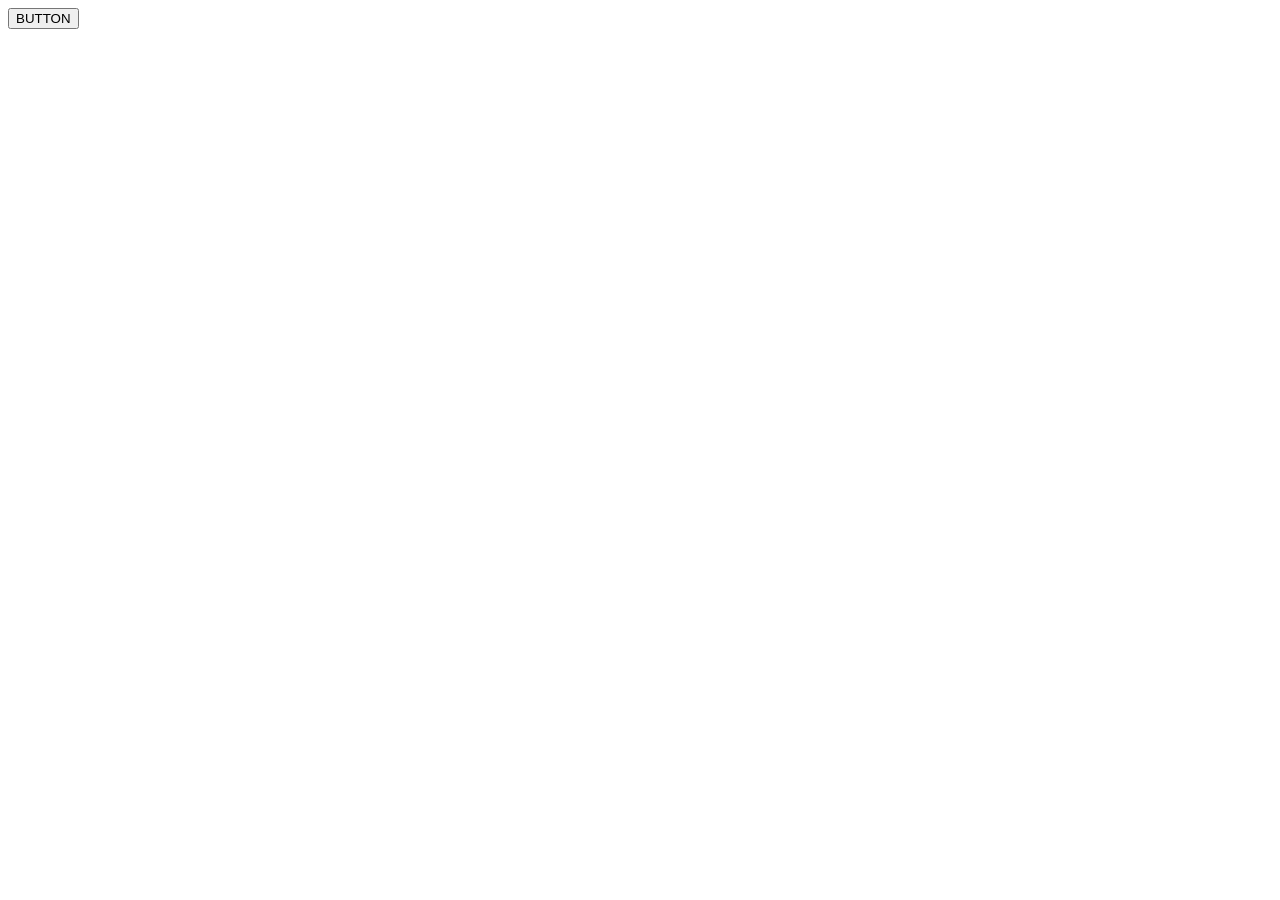
==== repaso.html @ 52bdeba9 "Taller FOR. Parte 1" ====
<!DOCTYPE html>
<html lang="en">
<head>
    <meta charset="UTF-8">
    <meta name="viewport" content="width=device-width, initial-scale=1.0">
    <title>Repaso Ciclo FOR</title>
    <script src="repaso.js"></script>
</head>
<body>
    <button>BUTTON</button>
    
</body>
</html>
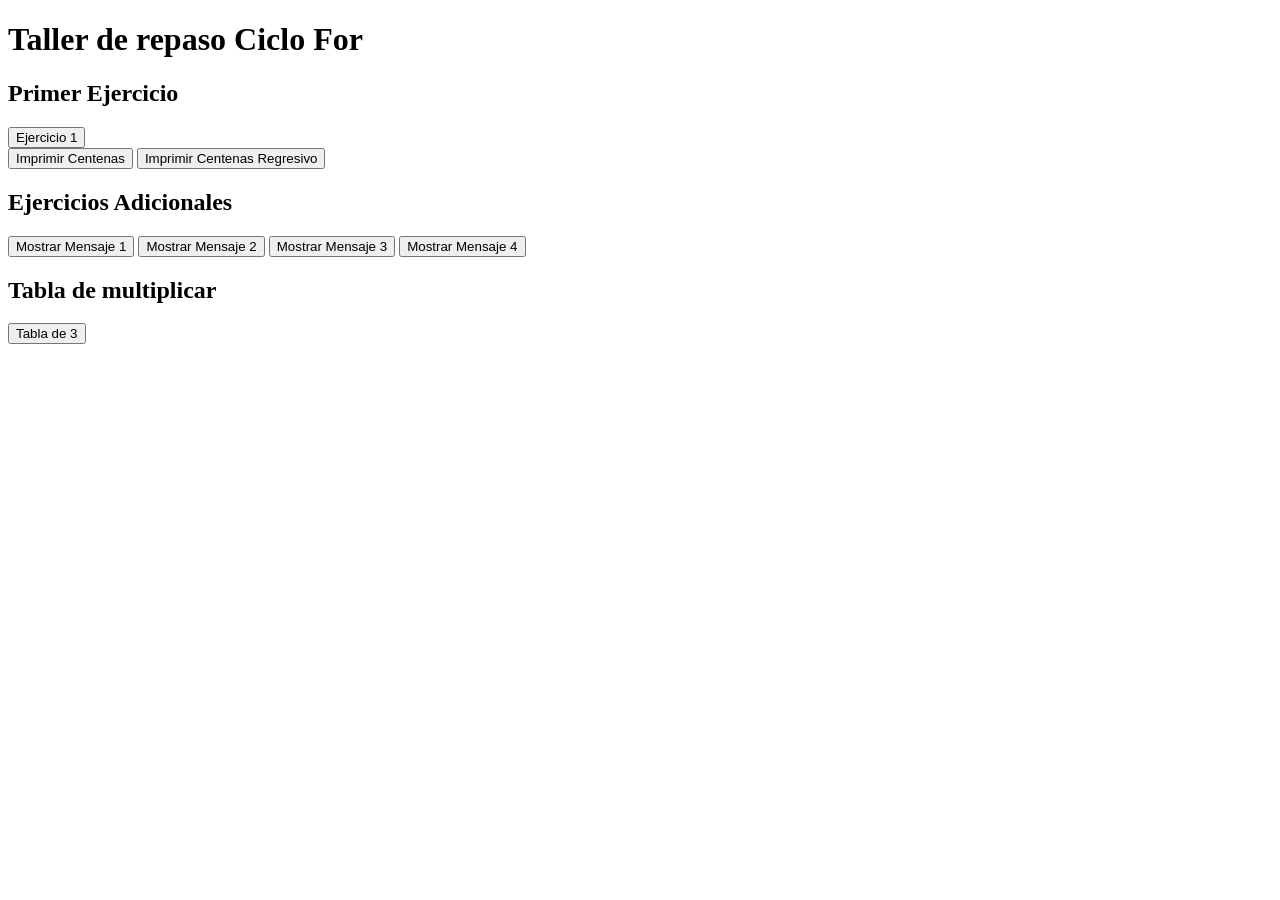
==== commit 4446ef69: "Taller FOR. Funciones de mensajes y menu agregadas" ====
--- a/repaso.html
+++ b/repaso.html
@@ -7,7 +7,18 @@
     <script src="repaso.js"></script>
 </head>
 <body>
-    <button>BUTTON</button>
-    
+    <h1> Taller de repaso Ciclo For</h1>
+    <h2>Primer Ejercicio</h2>
+    <button onclick="mostrar(1)">Ejercicio 1</button> <br>
+    <button onclick="mostrar(2)">Imprimir Centenas</button>
+    <button onclick="mostrar(3)">Imprimir Centenas Regresivo</button>
+    <h2>Ejercicios Adicionales  </h2>
+    <button onclick="mostrar(4)">Mostrar Mensaje 1</button>
+    <button onclick="mostrar(5)">Mostrar Mensaje 2</button>
+    <button onclick="mostrar(6)">Mostrar Mensaje 3</button>
+    <button onclick="mostrar(7)">Mostrar Mensaje 4</button>
+    <h2> Tabla de multiplicar </h2>
+    <button onclick="mostrar(8)">Tabla de 3</button>
+</body>
 </body>
 </html>
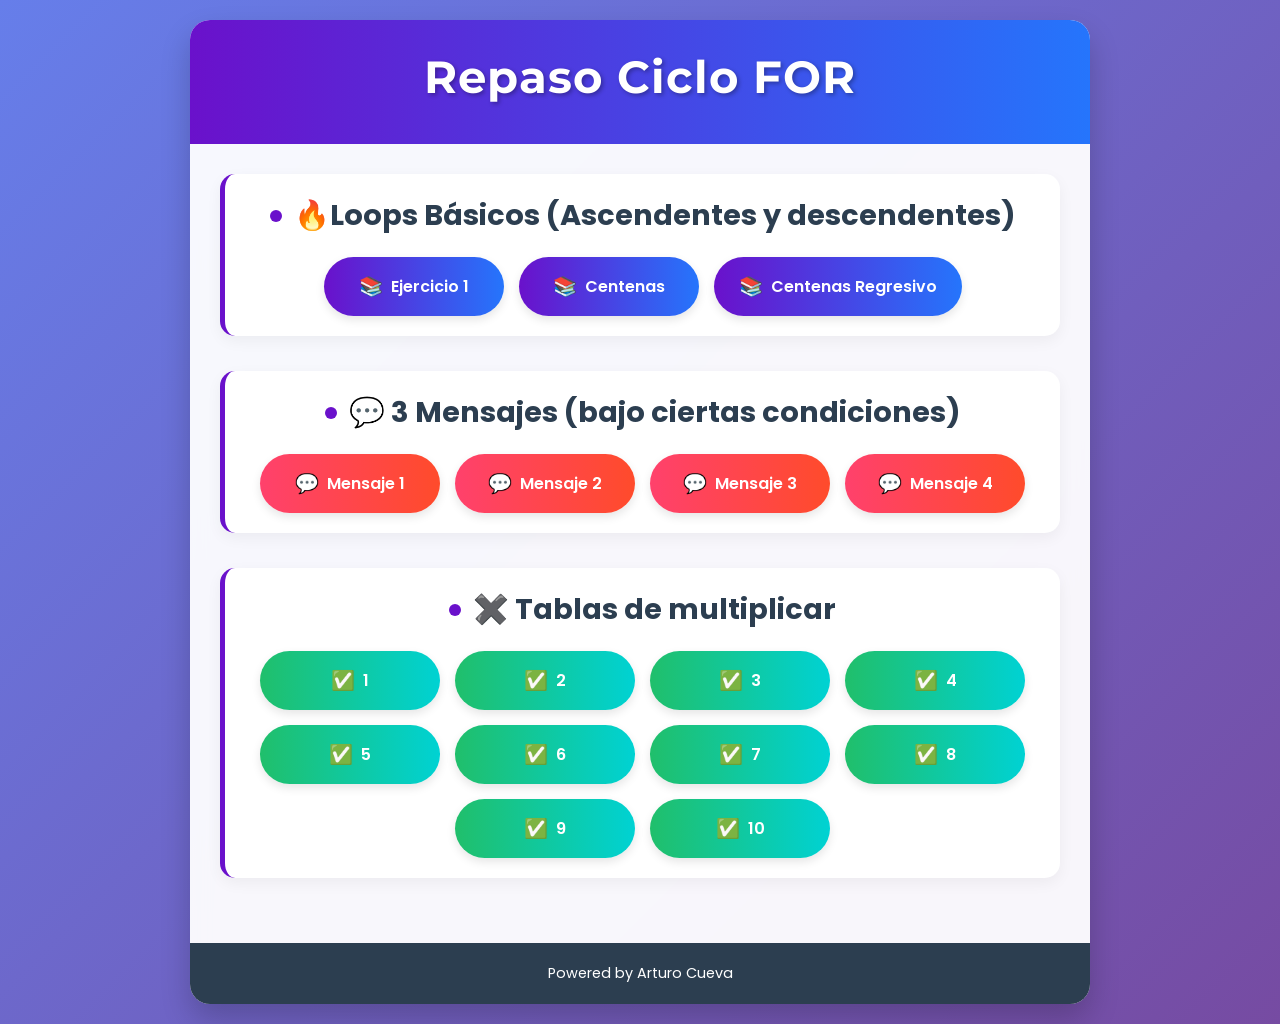
==== commit 7eb8c647: "Taller FOR. Agrega hoja de estilos, tablas de multiplicar y archivo de audio" ====
--- a/repaso.html
+++ b/repaso.html
@@ -4,21 +4,56 @@
     <meta charset="UTF-8">
     <meta name="viewport" content="width=device-width, initial-scale=1.0">
     <title>Repaso Ciclo FOR</title>
+    <link rel="stylesheet" href="repaso.css">
+    <link href="https://fonts.googleapis.com/css2?family=Poppins:wght@400;600;700&family=Montserrat:wght@800&display=swap" rel="stylesheet">
     <script src="repaso.js"></script>
 </head>
 <body>
-    <h1> Taller de repaso Ciclo For</h1>
-    <h2>Primer Ejercicio</h2>
-    <button onclick="mostrar(1)">Ejercicio 1</button> <br>
-    <button onclick="mostrar(2)">Imprimir Centenas</button>
-    <button onclick="mostrar(3)">Imprimir Centenas Regresivo</button>
-    <h2>Ejercicios Adicionales  </h2>
-    <button onclick="mostrar(4)">Mostrar Mensaje 1</button>
-    <button onclick="mostrar(5)">Mostrar Mensaje 2</button>
-    <button onclick="mostrar(6)">Mostrar Mensaje 3</button>
-    <button onclick="mostrar(7)">Mostrar Mensaje 4</button>
-    <h2> Tabla de multiplicar </h2>
-    <button onclick="mostrar(8)">Tabla de 3</button>
-</body>
+    <div class="container">
+        <header>
+            <h1>Repaso Ciclo FOR</h1>
+        </header>
+        
+        <main>
+            <section class="exercise-section">
+                <h2>🔥Loops Básicos (Ascendentes y descendentes)</h2>
+                <div class="button-group">
+                    <button class="btn btn-primary" onclick="mostrar(1)">Ejercicio 1</button>
+                    <button class="btn btn-primary" onclick="mostrar(2)">Centenas</button>
+                    <button class="btn btn-primary" onclick="mostrar(3)">Centenas Regresivo</button>
+                </div>
+            </section>
+            
+            <section class="exercise-section">
+                <h2>💬 3 Mensajes  (bajo ciertas condiciones)</h2>
+                <div class="button-group">
+                    <button class="btn btn-secondary" onclick="mostrar(4)">Mensaje 1</button>
+                    <button class="btn btn-secondary" onclick="mostrar(5)">Mensaje 2</button>
+                    <button class="btn btn-secondary" onclick="mostrar(6)">Mensaje 3</button>
+                    <button class="btn btn-secondary" onclick="mostrar(7)">Mensaje 4</button>
+                </div>
+            </section>
+            
+            <section class="exercise-section">
+                <h2>✖️ Tablas de multiplicar</h2>
+                <div class="button-group">
+                    <button class="btn btn-tertiary" onclick="mostrar(8)">1</button>
+                    <button class="btn btn-tertiary" onclick="mostrar(9)">2</button>
+                    <button class="btn btn-tertiary" onclick="mostrar(10)">3</button>
+                    <button class="btn btn-tertiary" onclick="mostrar(11)">4</button>
+                    <button class="btn btn-tertiary" onclick="mostrar(12)">5</button>
+                    <button class="btn btn-tertiary" onclick="mostrar(13)">6</button>
+                    <button class="btn btn-tertiary" onclick="mostrar(14)">7</button>
+                    <button class="btn btn-tertiary" onclick="mostrar(15)">8</button>
+                    <button class="btn btn-tertiary" onclick="mostrar(16)">9</button>
+                    <button class="btn btn-tertiary" onclick="mostrar(17)">10</button>
+                </div>
+            </section>
+        </main>
+        
+        <footer>
+            <p> Powered by Arturo Cueva</p>
+        </footer>
+    </div>
 </body>
 </html>
--- a/repaso.css
+++ b/repaso.css
@@ -0,0 +1,292 @@
+/* Modern youth-oriented design */
+:root {
+    --primary: #6a11cb;
+    --secondary: #2575fc;
+    --accent: #ff416c;
+    --dark: #2c3e50;
+    --light: #f8f9fa;
+    --success: #20bf6b;
+    --warning: #f7b731;
+    --danger: #eb3b5a;
+}
+
+* {
+    margin: 0;
+    padding: 0;
+    box-sizing: border-box;
+}
+
+body {
+    font-family: 'Poppins', sans-serif;
+    background: linear-gradient(135deg, #667eea 0%, #764ba2 100%);
+    min-height: 100vh;
+    padding: 20px;
+    color: #333;
+}
+
+.container {
+    max-width: 900px;
+    margin: 0 auto;
+    background: rgba(255, 255, 255, 0.95);
+    border-radius: 20px;
+    box-shadow: 0 15px 30px rgba(0, 0, 0, 0.2);
+    overflow: hidden;
+    backdrop-filter: blur(10px);
+}
+
+header {
+    background: linear-gradient(to right, var(--primary), var(--secondary));
+    color: white;
+    padding: 30px;
+    text-align: center;
+}
+
+header h1 {
+    font-family: 'Montserrat', sans-serif;
+    font-size: 2.8rem;
+    margin-bottom: 10px;
+    text-shadow: 2px 2px 4px rgba(0, 0, 0, 0.3);
+    letter-spacing: 1px;
+}
+
+header p {
+    font-size: 1.2rem;
+    opacity: 0.9;
+}
+
+main {
+    padding: 30px;
+}
+
+.exercise-section {
+    margin-bottom: 35px;
+    padding: 20px;
+    border-radius: 15px;
+    background: white;
+    box-shadow: 0 5px 15px rgba(0, 0, 0, 0.05);
+    transition: transform 0.3s ease, box-shadow 0.3s ease;
+    border-left: 5px solid var(--primary);
+}
+
+.exercise-section:hover {
+    transform: translateY(-5px);
+    box-shadow: 0 8px 25px rgba(0, 0, 0, 0.1);
+}
+
+.exercise-section h2 {
+    font-size: 1.8rem;
+    margin-bottom: 20px;
+    display: flex;
+    align-items: center;
+    justify-content: center;
+    color: var(--dark);
+}
+
+.exercise-section h2::before {
+    content: "";
+    display: inline-block;
+    width: 12px;
+    height: 12px;
+    background: var(--primary);
+    border-radius: 50%;
+    margin-right: 12px;
+}
+
+.button-group {
+    display: flex;
+    flex-wrap: wrap;
+    justify-content: center;
+    gap: 15px;
+}
+
+.btn {
+    font-family: 'Poppins', sans-serif;
+    font-weight: 600;
+    padding: 15px 25px;
+    border: none;
+    border-radius: 50px;
+    cursor: pointer;
+    font-size: 1rem;
+    transition: all 0.3s ease;
+    box-shadow: 0 4px 10px rgba(0, 0, 0, 0.1);
+    display: flex;
+    align-items: center;
+    justify-content: center;
+    min-width: 180px;
+    text-align: center;
+}
+
+.btn:hover {
+    transform: translateY(-3px);
+    box-shadow: 0 7px 15px rgba(0, 0, 0, 0.2);
+}
+
+.btn:active {
+    transform: translateY(1px);
+}
+
+.btn-primary {
+    background: linear-gradient(to right, var(--primary), var(--secondary));
+    color: white;
+}
+
+.btn-secondary {
+    background: linear-gradient(to right, var(--accent), #ff4b2b);
+    color: white;
+}
+
+.btn-tertiary {
+    background: linear-gradient(to right, var(--success), #00d2d3);
+    color: white;
+}
+
+.btn::before {
+    margin-right: 8px;
+    font-size: 1.2rem;
+}
+
+.btn-primary::before {
+    content: "📚";
+}
+
+.btn-secondary::before {
+    content: "💬";
+}
+
+.btn-tertiary::before {
+    content: "✅";
+}
+
+footer {
+    background: var(--dark);
+    color: white;
+    text-align: center;
+    padding: 20px;
+    font-size: 0.9rem;
+}
+
+/* Popup styles */
+.popup-overlay {
+    position: fixed;
+    top: 0;
+    left: 0;
+    width: 100%;
+    height: 100%;
+    background: rgba(0, 0, 0, 0.7);
+    display: flex;
+    justify-content: center;
+    align-items: center;
+    z-index: 1000;
+    backdrop-filter: blur(5px);
+}
+
+.popup-content {
+    background: white;
+    border-radius: 15px;
+    padding: 30px;
+    max-width: 90%;
+    width: 500px;
+    box-shadow: 0 20px 40px rgba(0, 0, 0, 0.3);
+    position: relative;
+    animation: popup-appear 0.4s ease;
+}
+
+@keyframes popup-appear {
+    from {
+        opacity: 0;
+        transform: translateY(20px) scale(0.95);
+    }
+    to {
+        opacity: 1;
+        transform: translateY(0) scale(1);
+    }
+}
+
+.popup-content h3 {
+    color: var(--primary);
+    margin-top: 0;
+    font-size: 1.8rem;
+    border-bottom: 2px solid #eee;
+    padding-bottom: 15px;
+    margin-bottom: 20px;
+    text-align: center;
+}
+
+.popup-content pre {
+    background: #f8f9fa;
+    border-radius: 10px;
+    padding: 20px;
+    font-family: 'Courier New', monospace;
+    font-size: 1.1rem;
+    line-height: 1.6;
+    max-height: 300px;
+    overflow-y: auto;
+    white-space: pre-wrap;
+    text-align: left;
+}
+
+.popup-close {
+    position: absolute;
+    top: 15px;
+    right: 20px;
+    font-size: 1.8rem;
+    background: none;
+    border: none;
+    cursor: pointer;
+    color: #999;
+    transition: color 0.2s;
+}
+
+.popup-close:hover {
+    color: var(--danger);
+}
+
+/* Responsive design */
+@media (max-width: 768px) {
+    .container {
+        border-radius: 15px;
+    }
+    
+    header {
+        padding: 20px 15px;
+    }
+    
+    header h1 {
+        font-size: 2.2rem;
+    }
+    
+    main {
+        padding: 20px 15px;
+    }
+    
+    .button-group {
+        flex-direction: column;
+    }
+    
+    .btn {
+        width: 100%;
+    }
+    
+    .popup-content {
+        width: 95%;
+        padding: 20px;
+    }
+}
+
+/* Fun animations */
+@keyframes float {
+    0% {
+        transform: translateY(0px);
+    }
+    50% {
+        transform: translateY(-10px);
+    }
+    100% {
+        transform: translateY(0px);
+    }
+}
+
+.exercise-section {
+    animation: float 3s ease-in-out infinite;
+    animation-delay: calc(0.2s * var(--i));
+}
